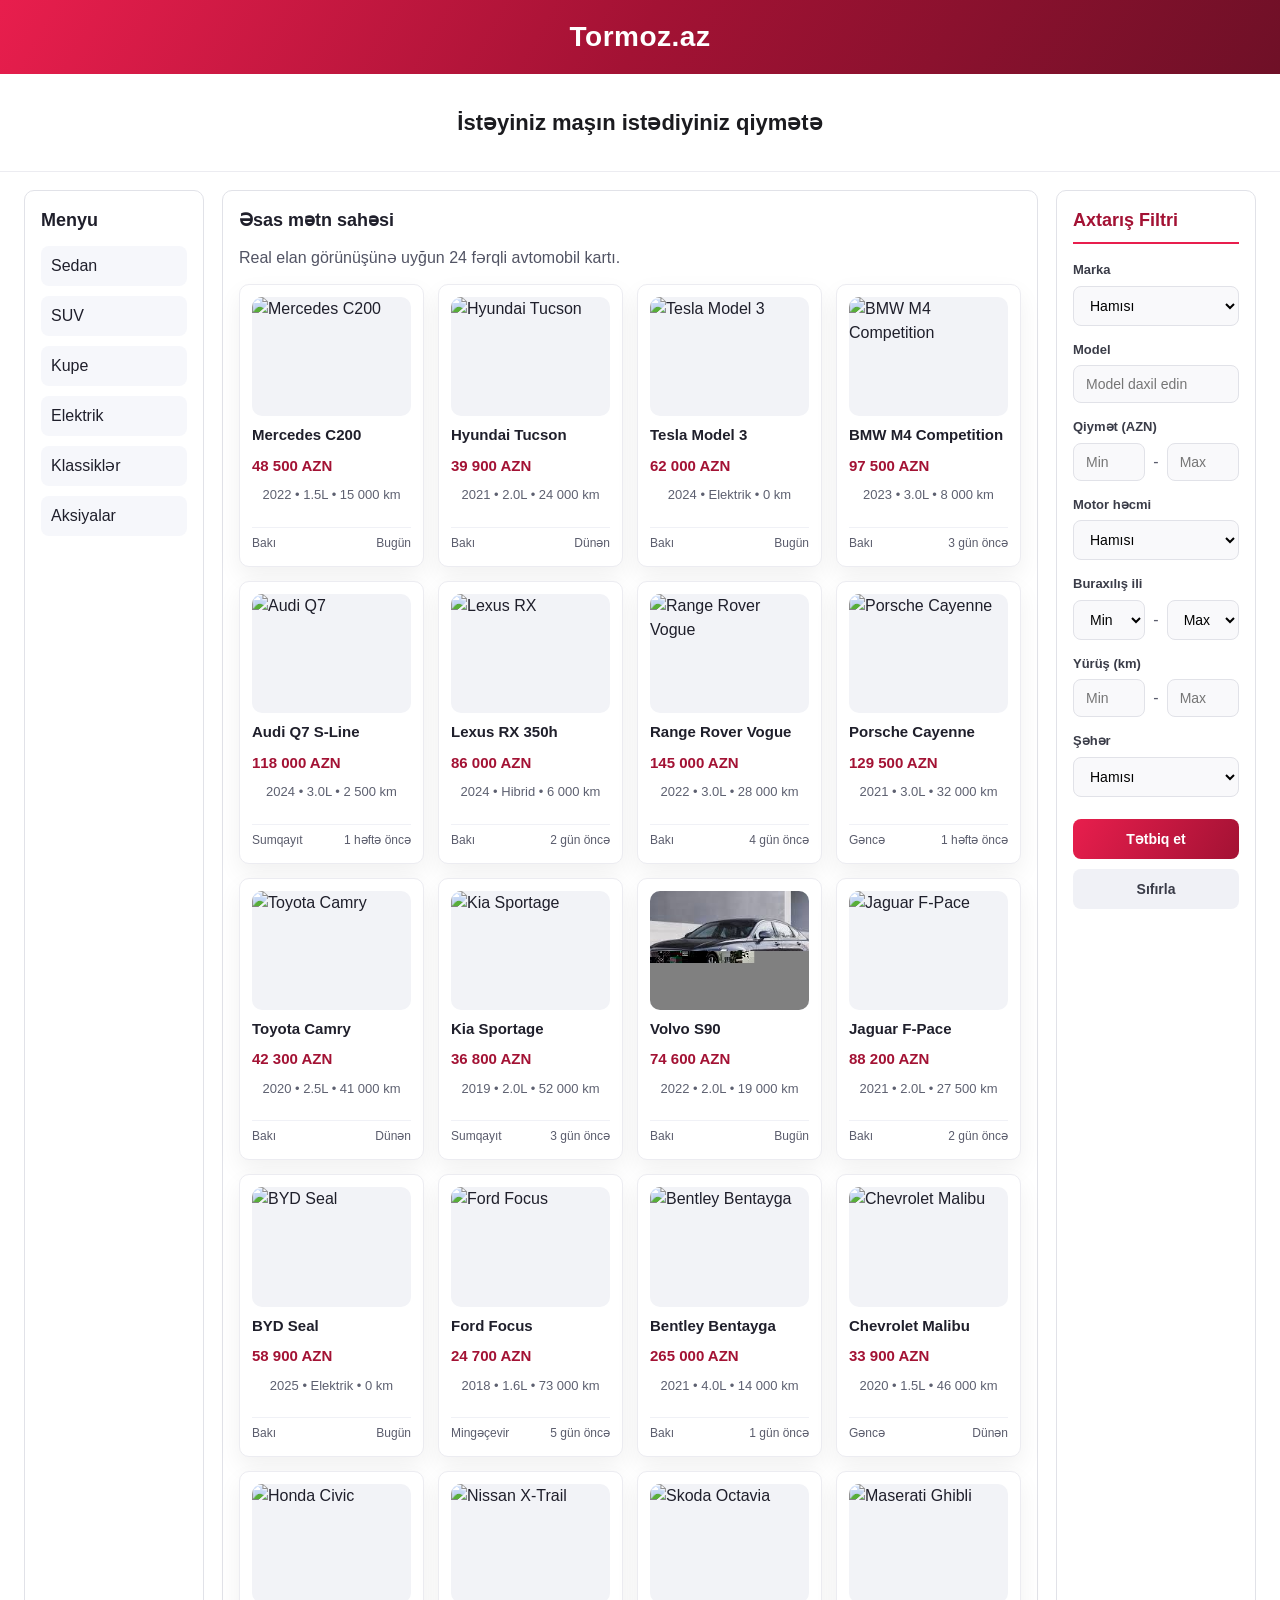
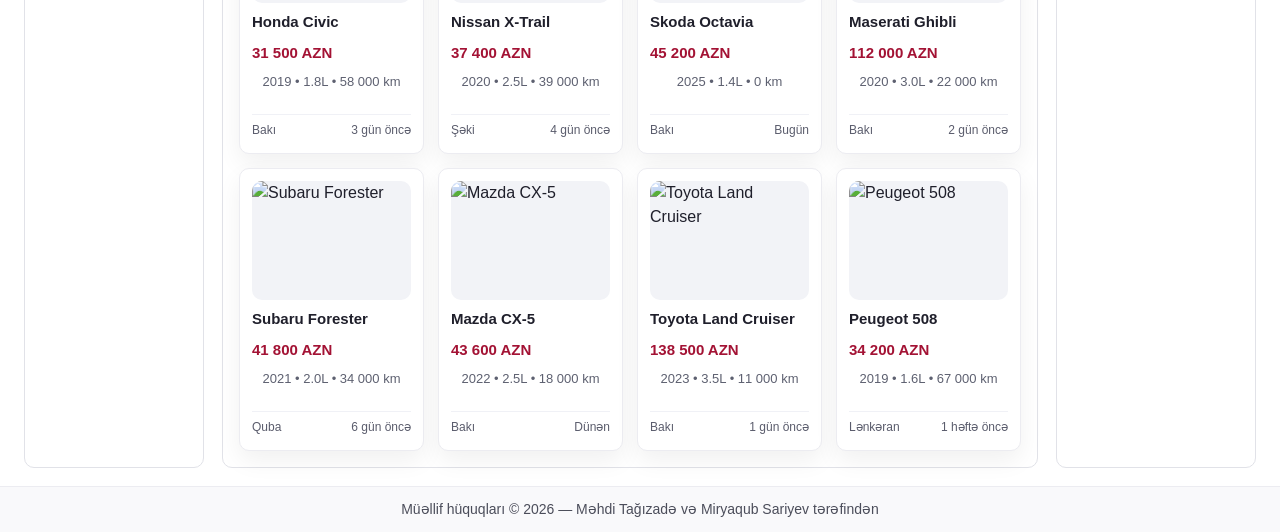
==== Task2/index.html @ e4d217d8 "task2 added" ====
<!DOCTYPE html>
<html lang="az">
<head>
    <meta charset="UTF-8">
    <meta name="viewport" content="width=device-width, initial-scale=1.0">
    <title>Tormoz.az üslubunda titul səhifə</title>
    <link rel="stylesheet" href="style.css">
</head>
<body>
    <div class="page">
        <header class="top">
            <div class="logo">Tormoz.az</div>
        </header>

        <section class="banner">İstəyiniz maşın istədiyiniz qiymətə</section>

        <main class="layout">
            <aside class="menu">
                <h2>Menyu</h2>
                <ul>
                    <li><a href="#sedan">Sedan</a></li>
                    <li><a href="#suv">SUV</a></li>
                    <li><a href="#kupe">Kupe</a></li>
                    <li><a href="#elektrik">Elektrik</a></li>
                    <li><a href="#klassik">Klassiklər</a></li>
                    <li><a href="#aksiyalar">Aksiyalar</a></li>
                </ul>
            </aside>

            <section class="content">
                <h2>Əsas mətn sahəsi</h2>
                <p>Real elan görünüşünə uyğun 24 fərqli avtomobil kartı.</p>
                <div class="cards">
                    <article class="card" id="sedan"><figure class="thumb"><img src="https://encrypted-tbn0.gstatic.com/images?q=tbn:ANd9GcRaWUNS5nBMVAPhqm03uqfP4IYk8AVCYZimdw&s" alt="Mercedes C200" loading="lazy"></figure><h3>Mercedes C200</h3><span class="price">48 500 AZN</span><p>2022 • 1.5L • 15 000 km</p><div class="info"><span>Bakı</span><span>Bugün</span></div></article>
                    <article class="card" id="suv"><figure class="thumb"><img src="https://turlar.az/uploads/news/171221553167153660e55eba0d13.jpeg" alt="Hyundai Tucson" loading="lazy"></figure><h3>Hyundai Tucson</h3><span class="price">39 900 AZN</span><p>2021 • 2.0L • 24 000 km</p><div class="info"><span>Bakı</span><span>Dünən</span></div></article>
                    <article class="card" id="elektrik"><figure class="thumb"><img src="https://encrypted-tbn0.gstatic.com/images?q=tbn:ANd9GcTwO_dgs760vP2hDVV7bwRa7U69_64JqhgReQ&s" alt="Tesla Model 3" loading="lazy"></figure><h3>Tesla Model 3</h3><span class="price">62 000 AZN</span><p>2024 • Elektrik • 0 km</p><div class="info"><span>Bakı</span><span>Bugün</span></div></article>
                    <article class="card" id="kupe"><figure class="thumb"><img src="https://encrypted-tbn0.gstatic.com/images?q=tbn:ANd9GcS-R7ql5Q6KXdt4QJ39c_qI2ZTOCiwUtG1dnA&s" alt="BMW M4 Competition" loading="lazy"></figure><h3>BMW M4 Competition</h3><span class="price">97 500 AZN</span><p>2023 • 3.0L • 8 000 km</p><div class="info"><span>Bakı</span><span>3 gün öncə</span></div></article>
                    <article class="card" id="q7"><figure class="thumb"><img src="https://masinlar.az/uploads/news/16385138116273661a9bc9379aab.jpg" alt="Audi Q7" loading="lazy"></figure><h3>Audi Q7 S-Line</h3><span class="price">118 000 AZN</span><p>2024 • 3.0L • 2 500 km</p><div class="info"><span>Sumqayıt</span><span>1 həftə öncə</span></div></article>
                    <article class="card" id="lexus"><figure class="thumb"><img src="https://i.ytimg.com/vi/11OqcK1iWJc/maxresdefault.jpg" alt="Lexus RX" loading="lazy"></figure><h3>Lexus RX 350h</h3><span class="price">86 000 AZN</span><p>2024 • Hibrid • 6 000 km</p><div class="info"><span>Bakı</span><span>2 gün öncə</span></div></article>
                    <article class="card" id="range"><figure class="thumb"><img src="https://encrypted-tbn0.gstatic.com/images?q=tbn:ANd9GcRcuDzNfqyok7XWRzZVASFpcTWwK5F_cuaR_w&s" alt="Range Rover Vogue" loading="lazy"></figure><h3>Range Rover Vogue</h3><span class="price">145 000 AZN</span><p>2022 • 3.0L • 28 000 km</p><div class="info"><span>Bakı</span><span>4 gün öncə</span></div></article>
                    <article class="card" id="porsche"><figure class="thumb"><img src="https://vehicle-images.dealerinspire.com/ac38-110010397/thumbnails/large/WP1AA2AY0TDA00030/32408670d1acd2b15d0e1e38a143e1fd.jpg" alt="Porsche Cayenne" loading="lazy"></figure><h3>Porsche Cayenne</h3><span class="price">129 500 AZN</span><p>2021 • 3.0L • 32 000 km</p><div class="info"><span>Gəncə</span><span>1 həftə öncə</span></div></article>
                    <article class="card" id="elan9"><figure class="thumb"><img src="https://turbo.azstatic.com/uploads/f460x343/2026%2F01%2F06%2F18%2F25%2F59%2Fe87a82e2-98dc-4a07-8fbd-b164dcb39398%2F22523_fYEQv_5QyotF8BbSTbg29Q.jpg" alt="Toyota Camry" loading="lazy"></figure><h3>Toyota Camry</h3><span class="price">42 300 AZN</span><p>2020 • 2.5L • 41 000 km</p><div class="info"><span>Bakı</span><span>Dünən</span></div></article>
                    <article class="card" id="elan10"><figure class="thumb"><img src="https://aznur.az/wp-content/uploads/CarRentalGallery/Sportage.jpg" alt="Kia Sportage" loading="lazy"></figure><h3>Kia Sportage</h3><span class="price">36 800 AZN</span><p>2019 • 2.0L • 52 000 km</p><div class="info"><span>Sumqayıt</span><span>3 gün öncə</span></div></article>
                    <article class="card" id="elan11"><figure class="thumb"><img src="[data-uri]" alt="Volvo S90" loading="lazy"></figure><h3>Volvo S90</h3><span class="price">74 600 AZN</span><p>2022 • 2.0L • 19 000 km</p><div class="info"><span>Bakı</span><span>Bugün</span></div></article>
                    <article class="card" id="elan12"><figure class="thumb"><img src="https://media.cdn-jaguarlandrover.com/api/v2/images/92037/w/1000.jpg" alt="Jaguar F-Pace" loading="lazy"></figure><h3>Jaguar F-Pace</h3><span class="price">88 200 AZN</span><p>2021 • 2.0L • 27 500 km</p><div class="info"><span>Bakı</span><span>2 gün öncə</span></div></article>
                    <article class="card" id="elan13"><figure class="thumb"><img src="https://bydmotorsbaku.az/storage/2025/06/BYD-Seal-07-DM-i-8.webp" alt="BYD Seal" loading="lazy"></figure><h3>BYD Seal</h3><span class="price">58 900 AZN</span><p>2025 • Elektrik • 0 km</p><div class="info"><span>Bakı</span><span>Bugün</span></div></article>
                    <article class="card" id="elan14"><figure class="thumb"><img src="https://www.ford.co.uk/content/dam/guxeu/rhd/central/cars/2021-focus/dse/column-cards/ford-focus-eu-Column_Card_Focus-ST-Line-X-3x2-1000x667-front-view.jpg" alt="Ford Focus" loading="lazy"></figure><h3>Ford Focus</h3><span class="price">24 700 AZN</span><p>2018 • 1.6L • 73 000 km</p><div class="info"><span>Mingəçevir</span><span>5 gün öncə</span></div></article>
                    <article class="card" id="elan15"><figure class="thumb"><img src="https://encrypted-tbn0.gstatic.com/images?q=tbn:ANd9GcR7ruYNd0ltb-nyU8Lv3dICGP-oOBMbj6Xisg&s" alt="Bentley Bentayga" loading="lazy"></figure><h3>Bentley Bentayga</h3><span class="price">265 000 AZN</span><p>2021 • 4.0L • 14 000 km</p><div class="info"><span>Bakı</span><span>1 gün öncə</span></div></article>
                    <article class="card" id="elan16"><figure class="thumb"><img src="https://encrypted-tbn0.gstatic.com/images?q=tbn:ANd9GcQ-q4Jiu0ebkPgaYippVO6NZRgsVqbBMcXRHQ&s" alt="Chevrolet Malibu" loading="lazy"></figure><h3>Chevrolet Malibu</h3><span class="price">33 900 AZN</span><p>2020 • 1.5L • 46 000 km</p><div class="info"><span>Gəncə</span><span>Dünən</span></div></article>
                    <article class="card" id="elan17"><figure class="thumb"><img src="https://encrypted-tbn0.gstatic.com/images?q=tbn:ANd9GcRpZbLxxkfSiN8_i6JGI_9ijzooP2A6KDyZGA&s" alt="Honda Civic" loading="lazy"></figure><h3>Honda Civic</h3><span class="price">31 500 AZN</span><p>2019 • 1.8L • 58 000 km</p><div class="info"><span>Bakı</span><span>3 gün öncə</span></div></article>
                    <article class="card" id="elan18"><figure class="thumb"><img src="https://encrypted-tbn0.gstatic.com/images?q=tbn:ANd9GcTrHRXeWKeInF1bAh8T4uZVviCOvcvFEIAcAA&s" alt="Nissan X-Trail" loading="lazy"></figure><h3>Nissan X-Trail</h3><span class="price">37 400 AZN</span><p>2020 • 2.5L • 39 000 km</p><div class="info"><span>Şəki</span><span>4 gün öncə</span></div></article>
                    <article class="card" id="elan19"><figure class="thumb"><img src="https://encrypted-tbn0.gstatic.com/images?q=tbn:ANd9GcTPjrkq0Ug1VxivtF6bh4Yqaimq7o05NCIlAA&s" alt="Skoda Octavia" loading="lazy"></figure><h3>Skoda Octavia</h3><span class="price">45 200 AZN</span><p>2025 • 1.4L • 0 km</p><div class="info"><span>Bakı</span><span>Bugün</span></div></article>
                    <article class="card" id="elan20"><figure class="thumb"><img src="https://encrypted-tbn0.gstatic.com/images?q=tbn:ANd9GcSdGnFD-XVn5AAQAfw1AfBXgN8iinDaP6GiMQ&s" alt="Maserati Ghibli" loading="lazy"></figure><h3>Maserati Ghibli</h3><span class="price">112 000 AZN</span><p>2020 • 3.0L • 22 000 km</p><div class="info"><span>Bakı</span><span>2 gün öncə</span></div></article>
                    <article class="card" id="elan21"><figure class="thumb"><img src="https://encrypted-tbn0.gstatic.com/images?q=tbn:ANd9GcSbtjTy5jy1HRvl8-0YTjjJAGuvw2y-Hd5I5w&s" alt="Subaru Forester" loading="lazy"></figure><h3>Subaru Forester</h3><span class="price">41 800 AZN</span><p>2021 • 2.0L • 34 000 km</p><div class="info"><span>Quba</span><span>6 gün öncə</span></div></article>
                    <article class="card" id="elan22"><figure class="thumb"><img src="https://upload.wikimedia.org/wikipedia/commons/thumb/a/a5/2024_Mazda_CX-5_2.5_S_Select_in_Platinum_Quartz_Metallic%2C_front_right.jpg/1280px-2024_Mazda_CX-5_2.5_S_Select_in_Platinum_Quartz_Metallic%2C_front_right.jpg" alt="Mazda CX-5" loading="lazy"></figure><h3>Mazda CX-5</h3><span class="price">43 600 AZN</span><p>2022 • 2.5L • 18 000 km</p><div class="info"><span>Bakı</span><span>Dünən</span></div></article>
                    <article class="card" id="elan23"><figure class="thumb"><img src="https://encrypted-tbn0.gstatic.com/images?q=tbn:ANd9GcRAElhGrIGCad0dqZ8e4WZSHBtBAfZ3CYgvxQ&s" alt="Toyota Land Cruiser" loading="lazy"></figure><h3>Toyota Land Cruiser</h3><span class="price">138 500 AZN</span><p>2023 • 3.5L • 11 000 km</p><div class="info"><span>Bakı</span><span>1 gün öncə</span></div></article>
                    <article class="card" id="elan24"><figure class="thumb"><img src="https://encrypted-tbn0.gstatic.com/images?q=tbn:ANd9GcR1LgvIOLdSBDqJR6vo_0osPJ4R-ZntMuFO3Q&s" alt="Peugeot 508" loading="lazy"></figure><h3>Peugeot 508</h3><span class="price">34 200 AZN</span><p>2019 • 1.6L • 67 000 km</p><div class="info"><span>Lənkəran</span><span>1 həftə öncə</span></div></article>
                </div>
            </section>

            <aside class="filter-section">
                <h2>Axtarış Filtri</h2>
                <form class="filter-form">
                    <div class="filter-group">
                        <label for="marka">Marka</label>
                        <select id="marka" name="marka">
                            <option value="">Hamısı</option>
                            <option value="mercedes">Mercedes-Benz</option>
                            <option value="bmw">BMW</option>
                            <option value="audi">Audi</option>
                            <option value="toyota">Toyota</option>
                            <option value="hyundai">Hyundai</option>
                            <option value="lexus">Lexus</option>
                            <option value="porsche">Porsche</option>
                            <option value="tesla">Tesla</option>
                            <option value="kia">Kia</option>
                            <option value="honda">Honda</option>
                        </select>
                    </div>
                    <div class="filter-group">
                        <label for="model">Model</label>
                        <input type="text" id="model" name="model" placeholder="Model daxil edin">
                    </div>
                    <div class="filter-group">
                        <label for="qiymet-min">Qiymət (AZN)</label>
                        <div class="price-range">
                            <input type="number" id="qiymet-min" name="qiymet-min" placeholder="Min">
                            <span>-</span>
                            <input type="number" id="qiymet-max" name="qiymet-max" placeholder="Max">
                        </div>
                    </div>
                    <div class="filter-group">
                        <label for="motor">Motor həcmi</label>
                        <select id="motor" name="motor">
                            <option value="">Hamısı</option>
                            <option value="1.0">1.0L və aşağı</option>
                            <option value="1.5">1.5L</option>
                            <option value="2.0">2.0L</option>
                            <option value="2.5">2.5L</option>
                            <option value="3.0">3.0L</option>
                            <option value="3.5">3.5L və yuxarı</option>
                            <option value="elektrik">Elektrik</option>
                            <option value="hibrid">Hibrid</option>
                        </select>
                    </div>
                    <div class="filter-group">
                        <label for="il">Buraxılış ili</label>
                        <div class="year-range">
                            <select id="il-min" name="il-min">
                                <option value="">Min</option>
                                <option value="2025">2025</option>
                                <option value="2024">2024</option>
                                <option value="2023">2023</option>
                                <option value="2022">2022</option>
                                <option value="2021">2021</option>
                                <option value="2020">2020</option>
                                <option value="2019">2019</option>
                                <option value="2018">2018</option>
                            </select>
                            <span>-</span>
                            <select id="il-max" name="il-max">
                                <option value="">Max</option>
                                <option value="2025">2025</option>
                                <option value="2024">2024</option>
                                <option value="2023">2023</option>
                                <option value="2022">2022</option>
                                <option value="2021">2021</option>
                                <option value="2020">2020</option>
                                <option value="2019">2019</option>
                                <option value="2018">2018</option>
                            </select>
                        </div>
                    </div>
                    <div class="filter-group">
                        <label for="yurus">Yürüş (km)</label>
                        <div class="km-range">
                            <input type="number" id="yurus-min" name="yurus-min" placeholder="Min">
                            <span>-</span>
                            <input type="number" id="yurus-max" name="yurus-max" placeholder="Max">
                        </div>
                    </div>
                    <div class="filter-group">
                        <label for="seher">Şəhər</label>
                        <select id="seher" name="seher">
                            <option value="">Hamısı</option>
                            <option value="baki">Bakı</option>
                            <option value="sumqayit">Sumqayıt</option>
                            <option value="gence">Gəncə</option>
                            <option value="mingecevir">Mingəçevir</option>
                            <option value="lenkeran">Lənkəran</option>
                            <option value="seki">Şəki</option>
                            <option value="quba">Quba</option>
                        </select>
                    </div>
                    <div class="filter-buttons">
                        <button type="submit" class="btn-apply">Tətbiq et</button>
                        <button type="reset" class="btn-reset">Sıfırla</button>
                    </div>
                </form>
            </aside>
        </main>

        <footer class="footer">Müəllif hüquqları © 2026 — Məhdi Tağızadə və Miryaqub Sariyev tərəfindən</footer>
    </div>
</body>
</html>
---- Task2/style.css ----
* {
	box-sizing: border-box;
	margin: 0;
	padding: 0;
}

body {
	font-family: "Segoe UI", Tahoma, sans-serif;
	background: #f5f5f7;
	color: #1f1f2b;
	line-height: 1.5;
	margin: 0;
	padding: 0;
}

.page {
	width: 100%;
	margin: 0;
	background: #fff;
	border: none;
	border-radius: 0;
	overflow: hidden;
	box-shadow: none;
}

.top {
	display: flex;
	align-items: center;
	justify-content: center;
	padding: 16px 18px;
	background: linear-gradient(120deg, #e81e4d, #a31234 50%, #6f1027);
	color: #fff;
}

.logo {
	font-weight: 700;
	letter-spacing: 0.5px;
	font-size: 28px;
}

.banner {
	text-align: center;
	padding: clamp(20px, 4vw, 32px) 16px;
	font-size: clamp(18px, 3vw, 22px);
	font-weight: 600;
	color: #1b1b1f;
	background: linear-gradient(180deg, rgba(255, 255, 255, 0.94), rgba(255, 255, 255, 0.85)),
		url("https://images.unsplash.com/photo-1503736334956-4c8f8e92946d?auto=format&fit=crop&w=1600&q=80") center/cover no-repeat;
	border-bottom: 1px solid #ececf1;
}

.layout {
	display: grid;
	grid-template-columns: minmax(180px, 14%) 1fr minmax(200px, 16%);
	gap: 18px;
	padding: 18px 24px;
	min-height: 420px;
}

.menu,
.content {
	border: 1px solid #e1e2e8;
	border-radius: 10px;
	background: #fff;
	padding: 16px;
}

.menu h2,
.content h2 {
	margin-bottom: 12px;
	font-size: 18px;
}

.menu ul {
	list-style: none;
	display: grid;
	gap: 10px;
}

.menu a {
	color: #1f1f2b;
	text-decoration: none;
	padding: 8px 10px;
	border-radius: 8px;
	display: block;
	background: #f6f7fb;
	transition: transform 0.15s ease, box-shadow 0.15s ease;
}

.menu a:hover {
	transform: translateY(-2px);
	box-shadow: 0 6px 16px rgba(0, 0, 0, 0.08);
}

.content p {
	color: #525464;
	margin-bottom: 14px;
}

.cards {
	display: grid;
	grid-template-columns: repeat(4, minmax(0, 1fr));
	gap: 14px;
}

.card {
	position: relative;
	border: 1px solid #ececf1;
	border-radius: 10px;
	padding: 12px 12px 14px;
	background: #fff;
	box-shadow: 0 10px 24px rgba(0, 0, 0, 0.06);
	display: grid;
	gap: 8px;
	transition: transform 0.15s ease, box-shadow 0.15s ease;
}

.card:hover {
	transform: translateY(-4px);
	box-shadow: 0 14px 30px rgba(0, 0, 0, 0.08);
}

.card h3 {
	font-size: 15px;
	font-weight: 600;
	color: #1f1f2b;
}

.card p {
	font-size: 13px;
	color: #5d6070;
	text-align: center;
}

.card .thumb {
	border-radius: 10px;
	overflow: hidden;
	margin: 0;
	aspect-ratio: 4 / 3;
	background: #f2f3f7;
	position: relative;
}

.card .thumb img {
	width: 100%;
	height: 100%;
	object-fit: cover;
	display: block;
}



.info {
	display: flex;
	justify-content: space-between;
	color: #5a5c6c;
	font-size: 12px;
	border-top: 1px solid #f0f1f6;
	padding-top: 6px;
}

.price {
	font-weight: 700;
	font-size: 15px;
	color: #a31234;
}

.filter-section {
	border: 1px solid #e1e2e8;
	border-radius: 10px;
	background: #fff;
	padding: 16px;
}

.filter-section h2 {
	margin-bottom: 16px;
	font-size: 18px;
	color: #a31234;
	border-bottom: 2px solid #e81e4d;
	padding-bottom: 8px;
}

.filter-form {
	display: flex;
	flex-direction: column;
	gap: 14px;
}

.filter-group {
	display: flex;
	flex-direction: column;
	gap: 6px;
}

.filter-group label {
	font-size: 13px;
	font-weight: 600;
	color: #3a3c48;
}

.filter-group select,
.filter-group input[type="text"],
.filter-group input[type="number"] {
	padding: 10px 12px;
	border: 1px solid #e1e2e8;
	border-radius: 8px;
	font-size: 14px;
	background: #f9f9fb;
	transition: border-color 0.2s, box-shadow 0.2s;
}

.filter-group select:focus,
.filter-group input:focus {
	outline: none;
	border-color: #e81e4d;
	box-shadow: 0 0 0 3px rgba(232, 30, 77, 0.1);
}

.price-range,
.year-range,
.km-range {
	display: flex;
	align-items: center;
	gap: 8px;
}

.price-range input,
.year-range select,
.km-range input {
	flex: 1;
	min-width: 0;
}

.price-range span,
.year-range span,
.km-range span {
	color: #5a5c6c;
	font-weight: 500;
}

.filter-buttons {
	display: flex;
	flex-direction: column;
	gap: 10px;
	margin-top: 8px;
}

.btn-apply,
.btn-reset {
	padding: 12px 16px;
	border: none;
	border-radius: 8px;
	font-size: 14px;
	font-weight: 600;
	cursor: pointer;
	transition: transform 0.15s, box-shadow 0.15s;
}

.btn-apply {
	background: linear-gradient(120deg, #e81e4d, #a31234);
	color: #fff;
}

.btn-apply:hover {
	transform: translateY(-2px);
	box-shadow: 0 6px 16px rgba(232, 30, 77, 0.3);
}

.btn-reset {
	background: #f0f1f6;
	color: #3a3c48;
}

.btn-reset:hover {
	background: #e5e6eb;
}

.footer {
	text-align: center;
	padding: 12px 16px;
	background: #f9f9fb;
	border-top: 1px solid #ececf1;
	font-size: 14px;
	color: #4b4d5a;
}

@media (max-width: 960px) {
	.layout {
		grid-template-columns: 1fr;
		gap: 12px;
	}

	.menu,
	.filter-section {
		order: -1;
	}

	.cards {
		grid-template-columns: repeat(3, minmax(0, 1fr));
	}
}

@media (max-width: 640px) {
	.cards {
		grid-template-columns: repeat(2, minmax(0, 1fr));
	}

	.menu,
	.content,
	.news {
		padding: 14px;
	}

	.card figure {
		aspect-ratio: 16 / 10;
	}
}

@media (max-width: 420px) {
	.cards {
		grid-template-columns: 1fr;
	}
}
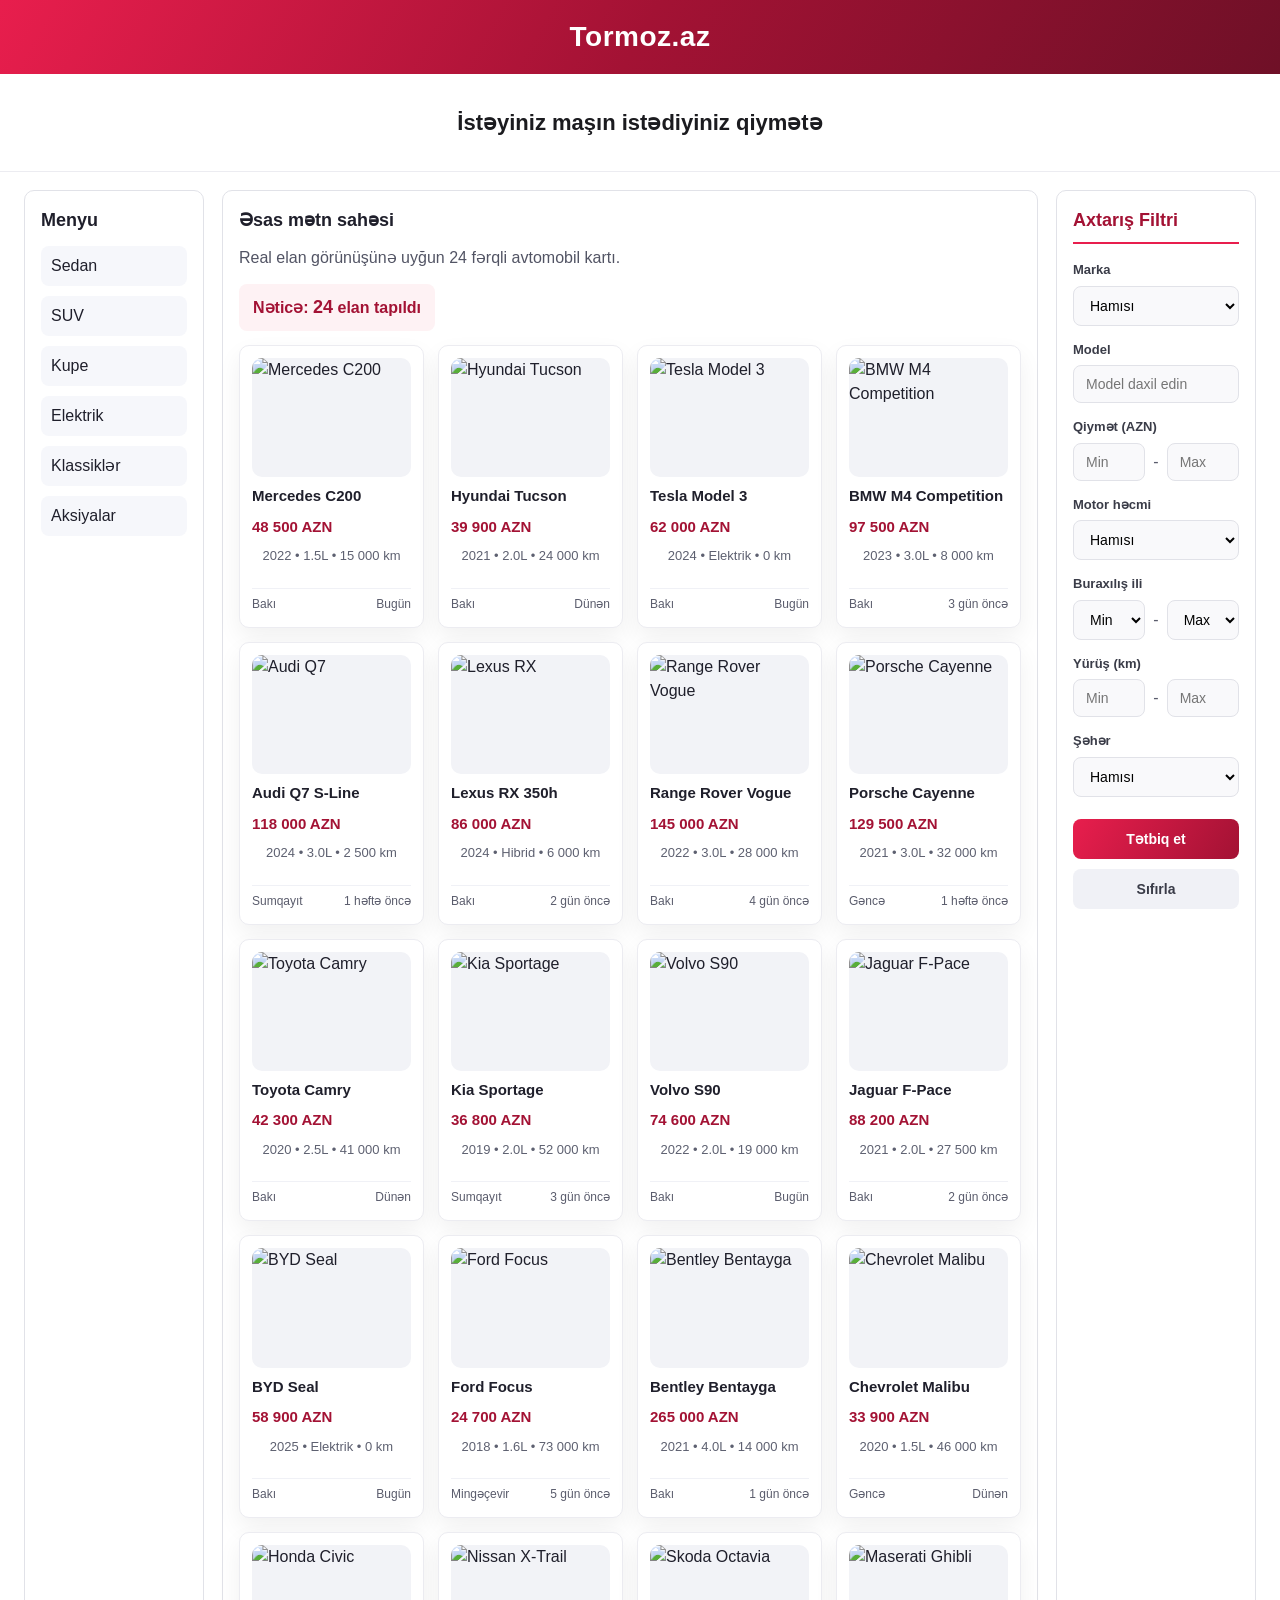
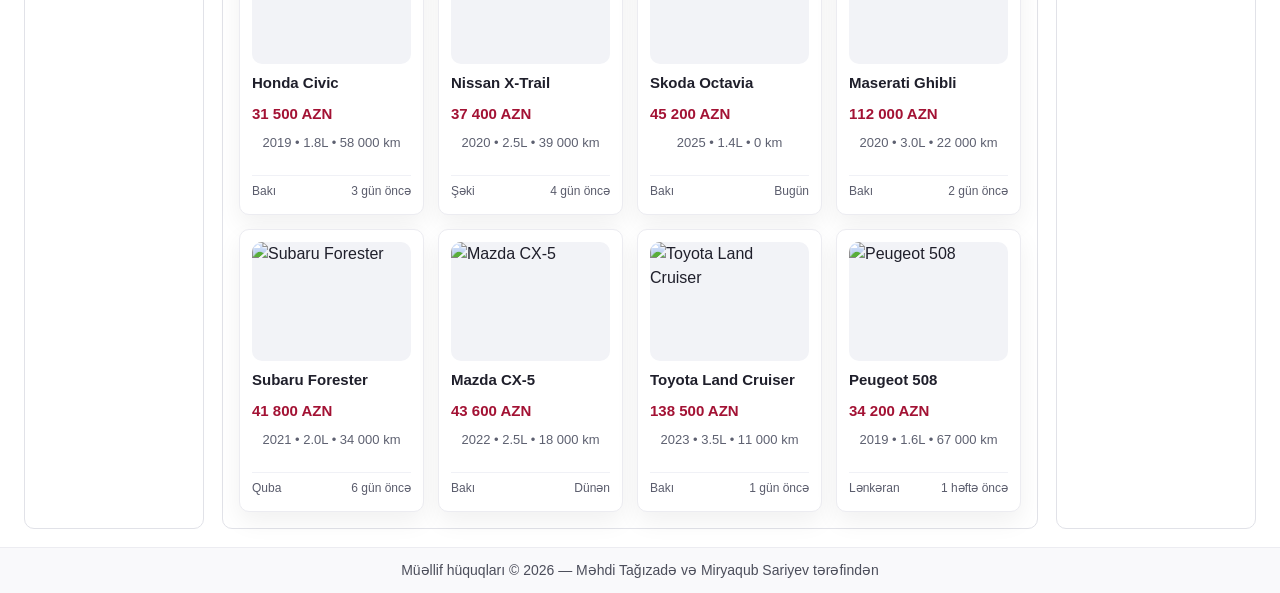
==== commit d16d0bff: "Task 3 updated" ====
--- a/Task2/index.html
+++ b/Task2/index.html
@@ -3,7 +3,7 @@
 <head>
     <meta charset="UTF-8">
     <meta name="viewport" content="width=device-width, initial-scale=1.0">
-    <title>Tormoz.az üslubunda titul səhifə</title>
+    <title>Tormoz.az üslubunda titul səhifə - İşləyən Filtr</title>
     <link rel="stylesheet" href="style.css">
 </head>
 <body>
@@ -30,37 +30,182 @@
             <section class="content">
                 <h2>Əsas mətn sahəsi</h2>
                 <p>Real elan görünüşünə uyğun 24 fərqli avtomobil kartı.</p>
+                <p class="results-count">Nəticə: <span id="count">24</span> elan tapıldı</p>
                 <div class="cards">
-                    <article class="card" id="sedan"><figure class="thumb"><img src="https://encrypted-tbn0.gstatic.com/images?q=tbn:ANd9GcRaWUNS5nBMVAPhqm03uqfP4IYk8AVCYZimdw&s" alt="Mercedes C200" loading="lazy"></figure><h3>Mercedes C200</h3><span class="price">48 500 AZN</span><p>2022 • 1.5L • 15 000 km</p><div class="info"><span>Bakı</span><span>Bugün</span></div></article>
-                    <article class="card" id="suv"><figure class="thumb"><img src="https://turlar.az/uploads/news/171221553167153660e55eba0d13.jpeg" alt="Hyundai Tucson" loading="lazy"></figure><h3>Hyundai Tucson</h3><span class="price">39 900 AZN</span><p>2021 • 2.0L • 24 000 km</p><div class="info"><span>Bakı</span><span>Dünən</span></div></article>
-                    <article class="card" id="elektrik"><figure class="thumb"><img src="https://encrypted-tbn0.gstatic.com/images?q=tbn:ANd9GcTwO_dgs760vP2hDVV7bwRa7U69_64JqhgReQ&s" alt="Tesla Model 3" loading="lazy"></figure><h3>Tesla Model 3</h3><span class="price">62 000 AZN</span><p>2024 • Elektrik • 0 km</p><div class="info"><span>Bakı</span><span>Bugün</span></div></article>
-                    <article class="card" id="kupe"><figure class="thumb"><img src="https://encrypted-tbn0.gstatic.com/images?q=tbn:ANd9GcS-R7ql5Q6KXdt4QJ39c_qI2ZTOCiwUtG1dnA&s" alt="BMW M4 Competition" loading="lazy"></figure><h3>BMW M4 Competition</h3><span class="price">97 500 AZN</span><p>2023 • 3.0L • 8 000 km</p><div class="info"><span>Bakı</span><span>3 gün öncə</span></div></article>
-                    <article class="card" id="q7"><figure class="thumb"><img src="https://masinlar.az/uploads/news/16385138116273661a9bc9379aab.jpg" alt="Audi Q7" loading="lazy"></figure><h3>Audi Q7 S-Line</h3><span class="price">118 000 AZN</span><p>2024 • 3.0L • 2 500 km</p><div class="info"><span>Sumqayıt</span><span>1 həftə öncə</span></div></article>
-                    <article class="card" id="lexus"><figure class="thumb"><img src="https://i.ytimg.com/vi/11OqcK1iWJc/maxresdefault.jpg" alt="Lexus RX" loading="lazy"></figure><h3>Lexus RX 350h</h3><span class="price">86 000 AZN</span><p>2024 • Hibrid • 6 000 km</p><div class="info"><span>Bakı</span><span>2 gün öncə</span></div></article>
-                    <article class="card" id="range"><figure class="thumb"><img src="https://encrypted-tbn0.gstatic.com/images?q=tbn:ANd9GcRcuDzNfqyok7XWRzZVASFpcTWwK5F_cuaR_w&s" alt="Range Rover Vogue" loading="lazy"></figure><h3>Range Rover Vogue</h3><span class="price">145 000 AZN</span><p>2022 • 3.0L • 28 000 km</p><div class="info"><span>Bakı</span><span>4 gün öncə</span></div></article>
-                    <article class="card" id="porsche"><figure class="thumb"><img src="https://vehicle-images.dealerinspire.com/ac38-110010397/thumbnails/large/WP1AA2AY0TDA00030/32408670d1acd2b15d0e1e38a143e1fd.jpg" alt="Porsche Cayenne" loading="lazy"></figure><h3>Porsche Cayenne</h3><span class="price">129 500 AZN</span><p>2021 • 3.0L • 32 000 km</p><div class="info"><span>Gəncə</span><span>1 həftə öncə</span></div></article>
-                    <article class="card" id="elan9"><figure class="thumb"><img src="https://turbo.azstatic.com/uploads/f460x343/2026%2F01%2F06%2F18%2F25%2F59%2Fe87a82e2-98dc-4a07-8fbd-b164dcb39398%2F22523_fYEQv_5QyotF8BbSTbg29Q.jpg" alt="Toyota Camry" loading="lazy"></figure><h3>Toyota Camry</h3><span class="price">42 300 AZN</span><p>2020 • 2.5L • 41 000 km</p><div class="info"><span>Bakı</span><span>Dünən</span></div></article>
-                    <article class="card" id="elan10"><figure class="thumb"><img src="https://aznur.az/wp-content/uploads/CarRentalGallery/Sportage.jpg" alt="Kia Sportage" loading="lazy"></figure><h3>Kia Sportage</h3><span class="price">36 800 AZN</span><p>2019 • 2.0L • 52 000 km</p><div class="info"><span>Sumqayıt</span><span>3 gün öncə</span></div></article>
-                    <article class="card" id="elan11"><figure class="thumb"><img src="[data-uri]" alt="Volvo S90" loading="lazy"></figure><h3>Volvo S90</h3><span class="price">74 600 AZN</span><p>2022 • 2.0L • 19 000 km</p><div class="info"><span>Bakı</span><span>Bugün</span></div></article>
-                    <article class="card" id="elan12"><figure class="thumb"><img src="https://media.cdn-jaguarlandrover.com/api/v2/images/92037/w/1000.jpg" alt="Jaguar F-Pace" loading="lazy"></figure><h3>Jaguar F-Pace</h3><span class="price">88 200 AZN</span><p>2021 • 2.0L • 27 500 km</p><div class="info"><span>Bakı</span><span>2 gün öncə</span></div></article>
-                    <article class="card" id="elan13"><figure class="thumb"><img src="https://bydmotorsbaku.az/storage/2025/06/BYD-Seal-07-DM-i-8.webp" alt="BYD Seal" loading="lazy"></figure><h3>BYD Seal</h3><span class="price">58 900 AZN</span><p>2025 • Elektrik • 0 km</p><div class="info"><span>Bakı</span><span>Bugün</span></div></article>
-                    <article class="card" id="elan14"><figure class="thumb"><img src="https://www.ford.co.uk/content/dam/guxeu/rhd/central/cars/2021-focus/dse/column-cards/ford-focus-eu-Column_Card_Focus-ST-Line-X-3x2-1000x667-front-view.jpg" alt="Ford Focus" loading="lazy"></figure><h3>Ford Focus</h3><span class="price">24 700 AZN</span><p>2018 • 1.6L • 73 000 km</p><div class="info"><span>Mingəçevir</span><span>5 gün öncə</span></div></article>
-                    <article class="card" id="elan15"><figure class="thumb"><img src="https://encrypted-tbn0.gstatic.com/images?q=tbn:ANd9GcR7ruYNd0ltb-nyU8Lv3dICGP-oOBMbj6Xisg&s" alt="Bentley Bentayga" loading="lazy"></figure><h3>Bentley Bentayga</h3><span class="price">265 000 AZN</span><p>2021 • 4.0L • 14 000 km</p><div class="info"><span>Bakı</span><span>1 gün öncə</span></div></article>
-                    <article class="card" id="elan16"><figure class="thumb"><img src="https://encrypted-tbn0.gstatic.com/images?q=tbn:ANd9GcQ-q4Jiu0ebkPgaYippVO6NZRgsVqbBMcXRHQ&s" alt="Chevrolet Malibu" loading="lazy"></figure><h3>Chevrolet Malibu</h3><span class="price">33 900 AZN</span><p>2020 • 1.5L • 46 000 km</p><div class="info"><span>Gəncə</span><span>Dünən</span></div></article>
-                    <article class="card" id="elan17"><figure class="thumb"><img src="https://encrypted-tbn0.gstatic.com/images?q=tbn:ANd9GcRpZbLxxkfSiN8_i6JGI_9ijzooP2A6KDyZGA&s" alt="Honda Civic" loading="lazy"></figure><h3>Honda Civic</h3><span class="price">31 500 AZN</span><p>2019 • 1.8L • 58 000 km</p><div class="info"><span>Bakı</span><span>3 gün öncə</span></div></article>
-                    <article class="card" id="elan18"><figure class="thumb"><img src="https://encrypted-tbn0.gstatic.com/images?q=tbn:ANd9GcTrHRXeWKeInF1bAh8T4uZVviCOvcvFEIAcAA&s" alt="Nissan X-Trail" loading="lazy"></figure><h3>Nissan X-Trail</h3><span class="price">37 400 AZN</span><p>2020 • 2.5L • 39 000 km</p><div class="info"><span>Şəki</span><span>4 gün öncə</span></div></article>
-                    <article class="card" id="elan19"><figure class="thumb"><img src="https://encrypted-tbn0.gstatic.com/images?q=tbn:ANd9GcTPjrkq0Ug1VxivtF6bh4Yqaimq7o05NCIlAA&s" alt="Skoda Octavia" loading="lazy"></figure><h3>Skoda Octavia</h3><span class="price">45 200 AZN</span><p>2025 • 1.4L • 0 km</p><div class="info"><span>Bakı</span><span>Bugün</span></div></article>
-                    <article class="card" id="elan20"><figure class="thumb"><img src="https://encrypted-tbn0.gstatic.com/images?q=tbn:ANd9GcSdGnFD-XVn5AAQAfw1AfBXgN8iinDaP6GiMQ&s" alt="Maserati Ghibli" loading="lazy"></figure><h3>Maserati Ghibli</h3><span class="price">112 000 AZN</span><p>2020 • 3.0L • 22 000 km</p><div class="info"><span>Bakı</span><span>2 gün öncə</span></div></article>
-                    <article class="card" id="elan21"><figure class="thumb"><img src="https://encrypted-tbn0.gstatic.com/images?q=tbn:ANd9GcSbtjTy5jy1HRvl8-0YTjjJAGuvw2y-Hd5I5w&s" alt="Subaru Forester" loading="lazy"></figure><h3>Subaru Forester</h3><span class="price">41 800 AZN</span><p>2021 • 2.0L • 34 000 km</p><div class="info"><span>Quba</span><span>6 gün öncə</span></div></article>
-                    <article class="card" id="elan22"><figure class="thumb"><img src="https://upload.wikimedia.org/wikipedia/commons/thumb/a/a5/2024_Mazda_CX-5_2.5_S_Select_in_Platinum_Quartz_Metallic%2C_front_right.jpg/1280px-2024_Mazda_CX-5_2.5_S_Select_in_Platinum_Quartz_Metallic%2C_front_right.jpg" alt="Mazda CX-5" loading="lazy"></figure><h3>Mazda CX-5</h3><span class="price">43 600 AZN</span><p>2022 • 2.5L • 18 000 km</p><div class="info"><span>Bakı</span><span>Dünən</span></div></article>
-                    <article class="card" id="elan23"><figure class="thumb"><img src="https://encrypted-tbn0.gstatic.com/images?q=tbn:ANd9GcRAElhGrIGCad0dqZ8e4WZSHBtBAfZ3CYgvxQ&s" alt="Toyota Land Cruiser" loading="lazy"></figure><h3>Toyota Land Cruiser</h3><span class="price">138 500 AZN</span><p>2023 • 3.5L • 11 000 km</p><div class="info"><span>Bakı</span><span>1 gün öncə</span></div></article>
-                    <article class="card" id="elan24"><figure class="thumb"><img src="https://encrypted-tbn0.gstatic.com/images?q=tbn:ANd9GcR1LgvIOLdSBDqJR6vo_0osPJ4R-ZntMuFO3Q&s" alt="Peugeot 508" loading="lazy"></figure><h3>Peugeot 508</h3><span class="price">34 200 AZN</span><p>2019 • 1.6L • 67 000 km</p><div class="info"><span>Lənkəran</span><span>1 həftə öncə</span></div></article>
+                    <article class="card" data-marka="mercedes" data-model="C200" data-qiymet="48500" data-motor="1.5" data-il="2022" data-yurus="15000" data-seher="baki">
+                        <figure class="thumb"><img src="https://encrypted-tbn0.gstatic.com/images?q=tbn:ANd9GcRaWUNS5nBMVAPhqm03uqfP4IYk8AVCYZimdw&s" alt="Mercedes C200" loading="lazy"></figure>
+                        <h3>Mercedes C200</h3>
+                        <span class="price">48 500 AZN</span>
+                        <p>2022 • 1.5L • 15 000 km</p>
+                        <div class="info"><span>Bakı</span><span>Bugün</span></div>
+                    </article>
+                    <article class="card" data-marka="hyundai" data-model="Tucson" data-qiymet="39900" data-motor="2.0" data-il="2021" data-yurus="24000" data-seher="baki">
+                        <figure class="thumb"><img src="https://turlar.az/uploads/news/171221553167153660e55eba0d13.jpeg" alt="Hyundai Tucson" loading="lazy"></figure>
+                        <h3>Hyundai Tucson</h3>
+                        <span class="price">39 900 AZN</span>
+                        <p>2021 • 2.0L • 24 000 km</p>
+                        <div class="info"><span>Bakı</span><span>Dünən</span></div>
+                    </article>
+                    <article class="card" data-marka="tesla" data-model="Model 3" data-qiymet="62000" data-motor="elektrik" data-il="2024" data-yurus="0" data-seher="baki">
+                        <figure class="thumb"><img src="https://encrypted-tbn0.gstatic.com/images?q=tbn:ANd9GcTwO_dgs760vP2hDVV7bwRa7U69_64JqhgReQ&s" alt="Tesla Model 3" loading="lazy"></figure>
+                        <h3>Tesla Model 3</h3>
+                        <span class="price">62 000 AZN</span>
+                        <p>2024 • Elektrik • 0 km</p>
+                        <div class="info"><span>Bakı</span><span>Bugün</span></div>
+                    </article>
+                    <article class="card" data-marka="bmw" data-model="M4 Competition" data-qiymet="97500" data-motor="3.0" data-il="2023" data-yurus="8000" data-seher="baki">
+                        <figure class="thumb"><img src="https://encrypted-tbn0.gstatic.com/images?q=tbn:ANd9GcS-R7ql5Q6KXdt4QJ39c_qI2ZTOCiwUtG1dnA&s" alt="BMW M4 Competition" loading="lazy"></figure>
+                        <h3>BMW M4 Competition</h3>
+                        <span class="price">97 500 AZN</span>
+                        <p>2023 • 3.0L • 8 000 km</p>
+                        <div class="info"><span>Bakı</span><span>3 gün öncə</span></div>
+                    </article>
+                    <article class="card" data-marka="audi" data-model="Q7 S-Line" data-qiymet="118000" data-motor="3.0" data-il="2024" data-yurus="2500" data-seher="sumqayit">
+                        <figure class="thumb"><img src="https://masinlar.az/uploads/news/16385138116273661a9bc9379aab.jpg" alt="Audi Q7" loading="lazy"></figure>
+                        <h3>Audi Q7 S-Line</h3>
+                        <span class="price">118 000 AZN</span>
+                        <p>2024 • 3.0L • 2 500 km</p>
+                        <div class="info"><span>Sumqayıt</span><span>1 həftə öncə</span></div>
+                    </article>
+                    <article class="card" data-marka="lexus" data-model="RX 350h" data-qiymet="86000" data-motor="hibrid" data-il="2024" data-yurus="6000" data-seher="baki">
+                        <figure class="thumb"><img src="https://i.ytimg.com/vi/11OqcK1iWJc/maxresdefault.jpg" alt="Lexus RX" loading="lazy"></figure>
+                        <h3>Lexus RX 350h</h3>
+                        <span class="price">86 000 AZN</span>
+                        <p>2024 • Hibrid • 6 000 km</p>
+                        <div class="info"><span>Bakı</span><span>2 gün öncə</span></div>
+                    </article>
+                    <article class="card" data-marka="range rover" data-model="Vogue" data-qiymet="145000" data-motor="3.0" data-il="2022" data-yurus="28000" data-seher="baki">
+                        <figure class="thumb"><img src="https://encrypted-tbn0.gstatic.com/images?q=tbn:ANd9GcRcuDzNfqyok7XWRzZVASFpcTWwK5F_cuaR_w&s" alt="Range Rover Vogue" loading="lazy"></figure>
+                        <h3>Range Rover Vogue</h3>
+                        <span class="price">145 000 AZN</span>
+                        <p>2022 • 3.0L • 28 000 km</p>
+                        <div class="info"><span>Bakı</span><span>4 gün öncə</span></div>
+                    </article>
+                    <article class="card" data-marka="porsche" data-model="Cayenne" data-qiymet="129500" data-motor="3.0" data-il="2021" data-yurus="32000" data-seher="gence">
+                        <figure class="thumb"><img src="https://vehicle-images.dealerinspire.com/ac38-110010397/thumbnails/large/WP1AA2AY0TDA00030/32408670d1acd2b15d0e1e38a143e1fd.jpg" alt="Porsche Cayenne" loading="lazy"></figure>
+                        <h3>Porsche Cayenne</h3>
+                        <span class="price">129 500 AZN</span>
+                        <p>2021 • 3.0L • 32 000 km</p>
+                        <div class="info"><span>Gəncə</span><span>1 həftə öncə</span></div>
+                    </article>
+                    <article class="card" data-marka="toyota" data-model="Camry" data-qiymet="42300" data-motor="2.5" data-il="2020" data-yurus="41000" data-seher="baki">
+                        <figure class="thumb"><img src="https://turbo.azstatic.com/uploads/f460x343/2026%2F01%2F06%2F18%2F25%2F59%2Fe87a82e2-98dc-4a07-8fbd-b164dcb39398%2F22523_fYEQv_5QyotF8BbSTbg29Q.jpg" alt="Toyota Camry" loading="lazy"></figure>
+                        <h3>Toyota Camry</h3>
+                        <span class="price">42 300 AZN</span>
+                        <p>2020 • 2.5L • 41 000 km</p>
+                        <div class="info"><span>Bakı</span><span>Dünən</span></div>
+                    </article>
+                    <article class="card" data-marka="kia" data-model="Sportage" data-qiymet="36800" data-motor="2.0" data-il="2019" data-yurus="52000" data-seher="sumqayit">
+                        <figure class="thumb"><img src="https://aznur.az/wp-content/uploads/CarRentalGallery/Sportage.jpg" alt="Kia Sportage" loading="lazy"></figure>
+                        <h3>Kia Sportage</h3>
+                        <span class="price">36 800 AZN</span>
+                        <p>2019 • 2.0L • 52 000 km</p>
+                        <div class="info"><span>Sumqayıt</span><span>3 gün öncə</span></div>
+                    </article>
+                    <article class="card" data-marka="volvo" data-model="S90" data-qiymet="74600" data-motor="2.0" data-il="2022" data-yurus="19000" data-seher="baki">
+                        <figure class="thumb"><img src="https://www.volvocars.com/images/v/-/media/project/contentplatform/data/media/my24/car-images/s90-recharge-my24-702-exterior-702-light.jpg?h=600&iar=0" alt="Volvo S90" loading="lazy"></figure>
+                        <h3>Volvo S90</h3>
+                        <span class="price">74 600 AZN</span>
+                        <p>2022 • 2.0L • 19 000 km</p>
+                        <div class="info"><span>Bakı</span><span>Bugün</span></div>
+                    </article>
+                    <article class="card" data-marka="jaguar" data-model="F-Pace" data-qiymet="88200" data-motor="2.0" data-il="2021" data-yurus="27500" data-seher="baki">
+                        <figure class="thumb"><img src="https://media.cdn-jaguarlandrover.com/api/v2/images/92037/w/1000.jpg" alt="Jaguar F-Pace" loading="lazy"></figure>
+                        <h3>Jaguar F-Pace</h3>
+                        <span class="price">88 200 AZN</span>
+                        <p>2021 • 2.0L • 27 500 km</p>
+                        <div class="info"><span>Bakı</span><span>2 gün öncə</span></div>
+                    </article>
+                    <article class="card" data-marka="byd" data-model="Seal" data-qiymet="58900" data-motor="elektrik" data-il="2025" data-yurus="0" data-seher="baki">
+                        <figure class="thumb"><img src="https://bydmotorsbaku.az/storage/2025/06/BYD-Seal-07-DM-i-8.webp" alt="BYD Seal" loading="lazy"></figure>
+                        <h3>BYD Seal</h3>
+                        <span class="price">58 900 AZN</span>
+                        <p>2025 • Elektrik • 0 km</p>
+                        <div class="info"><span>Bakı</span><span>Bugün</span></div>
+                    </article>
+                    <article class="card" data-marka="ford" data-model="Focus" data-qiymet="24700" data-motor="1.6" data-il="2018" data-yurus="73000" data-seher="mingecevir">
+                        <figure class="thumb"><img src="https://www.ford.co.uk/content/dam/guxeu/rhd/central/cars/2021-focus/dse/column-cards/ford-focus-eu-Column_Card_Focus-ST-Line-X-3x2-1000x667-front-view.jpg" alt="Ford Focus" loading="lazy"></figure>
+                        <h3>Ford Focus</h3>
+                        <span class="price">24 700 AZN</span>
+                        <p>2018 • 1.6L • 73 000 km</p>
+                        <div class="info"><span>Mingəçevir</span><span>5 gün öncə</span></div>
+                    </article>
+                    <article class="card" data-marka="bentley" data-model="Bentayga" data-qiymet="265000" data-motor="4.0" data-il="2021" data-yurus="14000" data-seher="baki">
+                        <figure class="thumb"><img src="https://encrypted-tbn0.gstatic.com/images?q=tbn:ANd9GcR7ruYNd0ltb-nyU8Lv3dICGP-oOBMbj6Xisg&s" alt="Bentley Bentayga" loading="lazy"></figure>
+                        <h3>Bentley Bentayga</h3>
+                        <span class="price">265 000 AZN</span>
+                        <p>2021 • 4.0L • 14 000 km</p>
+                        <div class="info"><span>Bakı</span><span>1 gün öncə</span></div>
+                    </article>
+                    <article class="card" data-marka="chevrolet" data-model="Malibu" data-qiymet="33900" data-motor="1.5" data-il="2020" data-yurus="46000" data-seher="gence">
+                        <figure class="thumb"><img src="https://encrypted-tbn0.gstatic.com/images?q=tbn:ANd9GcQ-q4Jiu0ebkPgaYippVO6NZRgsVqbBMcXRHQ&s" alt="Chevrolet Malibu" loading="lazy"></figure>
+                        <h3>Chevrolet Malibu</h3>
+                        <span class="price">33 900 AZN</span>
+                        <p>2020 • 1.5L • 46 000 km</p>
+                        <div class="info"><span>Gəncə</span><span>Dünən</span></div>
+                    </article>
+                    <article class="card" data-marka="honda" data-model="Civic" data-qiymet="31500" data-motor="1.8" data-il="2019" data-yurus="58000" data-seher="baki">
+                        <figure class="thumb"><img src="https://encrypted-tbn0.gstatic.com/images?q=tbn:ANd9GcRpZbLxxkfSiN8_i6JGI_9ijzooP2A6KDyZGA&s" alt="Honda Civic" loading="lazy"></figure>
+                        <h3>Honda Civic</h3>
+                        <span class="price">31 500 AZN</span>
+                        <p>2019 • 1.8L • 58 000 km</p>
+                        <div class="info"><span>Bakı</span><span>3 gün öncə</span></div>
+                    </article>
+                    <article class="card" data-marka="nissan" data-model="X-Trail" data-qiymet="37400" data-motor="2.5" data-il="2020" data-yurus="39000" data-seher="seki">
+                        <figure class="thumb"><img src="https://encrypted-tbn0.gstatic.com/images?q=tbn:ANd9GcTrHRXeWKeInF1bAh8T4uZVviCOvcvFEIAcAA&s" alt="Nissan X-Trail" loading="lazy"></figure>
+                        <h3>Nissan X-Trail</h3>
+                        <span class="price">37 400 AZN</span>
+                        <p>2020 • 2.5L • 39 000 km</p>
+                        <div class="info"><span>Şəki</span><span>4 gün öncə</span></div>
+                    </article>
+                    <article class="card" data-marka="skoda" data-model="Octavia" data-qiymet="45200" data-motor="1.4" data-il="2025" data-yurus="0" data-seher="baki">
+                        <figure class="thumb"><img src="https://encrypted-tbn0.gstatic.com/images?q=tbn:ANd9GcTPjrkq0Ug1VxivtF6bh4Yqaimq7o05NCIlAA&s" alt="Skoda Octavia" loading="lazy"></figure>
+                        <h3>Skoda Octavia</h3>
+                        <span class="price">45 200 AZN</span>
+                        <p>2025 • 1.4L • 0 km</p>
+                        <div class="info"><span>Bakı</span><span>Bugün</span></div>
+                    </article>
+                    <article class="card" data-marka="maserati" data-model="Ghibli" data-qiymet="112000" data-motor="3.0" data-il="2020" data-yurus="22000" data-seher="baki">
+                        <figure class="thumb"><img src="https://encrypted-tbn0.gstatic.com/images?q=tbn:ANd9GcSdGnFD-XVn5AAQAfw1AfBXgN8iinDaP6GiMQ&s" alt="Maserati Ghibli" loading="lazy"></figure>
+                        <h3>Maserati Ghibli</h3>
+                        <span class="price">112 000 AZN</span>
+                        <p>2020 • 3.0L • 22 000 km</p>
+                        <div class="info"><span>Bakı</span><span>2 gün öncə</span></div>
+                    </article>
+                    <article class="card" data-marka="subaru" data-model="Forester" data-qiymet="41800" data-motor="2.0" data-il="2021" data-yurus="34000" data-seher="quba">
+                        <figure class="thumb"><img src="https://encrypted-tbn0.gstatic.com/images?q=tbn:ANd9GcSbtjTy5jy1HRvl8-0YTjjJAGuvw2y-Hd5I5w&s" alt="Subaru Forester" loading="lazy"></figure>
+                        <h3>Subaru Forester</h3>
+                        <span class="price">41 800 AZN</span>
+                        <p>2021 • 2.0L • 34 000 km</p>
+                        <div class="info"><span>Quba</span><span>6 gün öncə</span></div>
+                    </article>
+                    <article class="card" data-marka="mazda" data-model="CX-5" data-qiymet="43600" data-motor="2.5" data-il="2022" data-yurus="18000" data-seher="baki">
+                        <figure class="thumb"><img src="https://upload.wikimedia.org/wikipedia/commons/thumb/a/a5/2024_Mazda_CX-5_2.5_S_Select_in_Platinum_Quartz_Metallic%2C_front_right.jpg/1280px-2024_Mazda_CX-5_2.5_S_Select_in_Platinum_Quartz_Metallic%2C_front_right.jpg" alt="Mazda CX-5" loading="lazy"></figure>
+                        <h3>Mazda CX-5</h3>
+                        <span class="price">43 600 AZN</span>
+                        <p>2022 • 2.5L • 18 000 km</p>
+                        <div class="info"><span>Bakı</span><span>Dünən</span></div>
+                    </article>
+                    <article class="card" data-marka="toyota" data-model="Land Cruiser" data-qiymet="138500" data-motor="3.5" data-il="2023" data-yurus="11000" data-seher="baki">
+                        <figure class="thumb"><img src="https://encrypted-tbn0.gstatic.com/images?q=tbn:ANd9GcRAElhGrIGCad0dqZ8e4WZSHBtBAfZ3CYgvxQ&s" alt="Toyota Land Cruiser" loading="lazy"></figure>
+                        <h3>Toyota Land Cruiser</h3>
+                        <span class="price">138 500 AZN</span>
+                        <p>2023 • 3.5L • 11 000 km</p>
+                        <div class="info"><span>Bakı</span><span>1 gün öncə</span></div>
+                    </article>
+                    <article class="card" data-marka="peugeot" data-model="508" data-qiymet="34200" data-motor="1.6" data-il="2019" data-yurus="67000" data-seher="lenkeran">
+                        <figure class="thumb"><img src="https://encrypted-tbn0.gstatic.com/images?q=tbn:ANd9GcR1LgvIOLdSBDqJR6vo_0osPJ4R-ZntMuFO3Q&s" alt="Peugeot 508" loading="lazy"></figure>
+                        <h3>Peugeot 508</h3>
+                        <span class="price">34 200 AZN</span>
+                        <p>2019 • 1.6L • 67 000 km</p>
+                        <div class="info"><span>Lənkəran</span><span>1 həftə öncə</span></div>
+                    </article>
                 </div>
             </section>
 
             <aside class="filter-section">
                 <h2>Axtarış Filtri</h2>
-                <form class="filter-form">
+                <form class="filter-form" id="filterForm">
                     <div class="filter-group">
                         <label for="marka">Marka</label>
                         <select id="marka" name="marka">
@@ -75,6 +220,18 @@
                             <option value="tesla">Tesla</option>
                             <option value="kia">Kia</option>
                             <option value="honda">Honda</option>
+                            <option value="volvo">Volvo</option>
+                            <option value="jaguar">Jaguar</option>
+                            <option value="byd">BYD</option>
+                            <option value="ford">Ford</option>
+                            <option value="bentley">Bentley</option>
+                            <option value="chevrolet">Chevrolet</option>
+                            <option value="nissan">Nissan</option>
+                            <option value="skoda">Skoda</option>
+                            <option value="maserati">Maserati</option>
+                            <option value="subaru">Subaru</option>
+                            <option value="mazda">Mazda</option>
+                            <option value="peugeot">Peugeot</option>
                         </select>
                     </div>
                     <div class="filter-group">
@@ -162,5 +319,7 @@
 
         <footer class="footer">Müəllif hüquqları © 2026 — Məhdi Tağızadə və Miryaqub Sariyev tərəfindən</footer>
     </div>
+
+    <script src="script.js"></script>
 </body>
-</html>+</html>
--- a/Task2/style.css
+++ b/Task2/style.css
@@ -95,6 +95,19 @@
 .content p {
 	color: #525464;
 	margin-bottom: 14px;
+}
+
+.results-count {
+	font-weight: 600;
+	color: #a31234 !important;
+	padding: 10px 14px;
+	background: #fef2f4;
+	border-radius: 8px;
+	display: inline-block;
+}
+
+.results-count span {
+	font-size: 18px;
 }
 
 .cards {
@@ -112,12 +125,16 @@
 	box-shadow: 0 10px 24px rgba(0, 0, 0, 0.06);
 	display: grid;
 	gap: 8px;
-	transition: transform 0.15s ease, box-shadow 0.15s ease;
+	transition: transform 0.15s ease, box-shadow 0.15s ease, opacity 0.3s ease;
 }
 
 .card:hover {
 	transform: translateY(-4px);
 	box-shadow: 0 14px 30px rgba(0, 0, 0, 0.08);
+}
+
+.card.hidden {
+	display: none;
 }
 
 .card h3 {
@@ -147,8 +164,6 @@
 	object-fit: cover;
 	display: block;
 }
-
-
 
 .info {
 	display: flex;
@@ -284,6 +299,22 @@
 	color: #4b4d5a;
 }
 
+/* No results message */
+.no-results {
+	grid-column: 1 / -1;
+	text-align: center;
+	padding: 40px 20px;
+	color: #5d6070;
+	font-size: 16px;
+}
+
+.no-results::before {
+	content: "🔍";
+	display: block;
+	font-size: 48px;
+	margin-bottom: 16px;
+}
+
 @media (max-width: 960px) {
 	.layout {
 		grid-template-columns: 1fr;
@@ -296,27 +327,11 @@
 	}
 
 	.cards {
-		grid-template-columns: repeat(3, minmax(0, 1fr));
-	}
-}
-
-@media (max-width: 640px) {
-	.cards {
 		grid-template-columns: repeat(2, minmax(0, 1fr));
 	}
-
-	.menu,
-	.content,
-	.news {
-		padding: 14px;
-	}
-
-	.card figure {
-		aspect-ratio: 16 / 10;
-	}
-}
-
-@media (max-width: 420px) {
+}
+
+@media (max-width: 600px) {
 	.cards {
 		grid-template-columns: 1fr;
 	}
